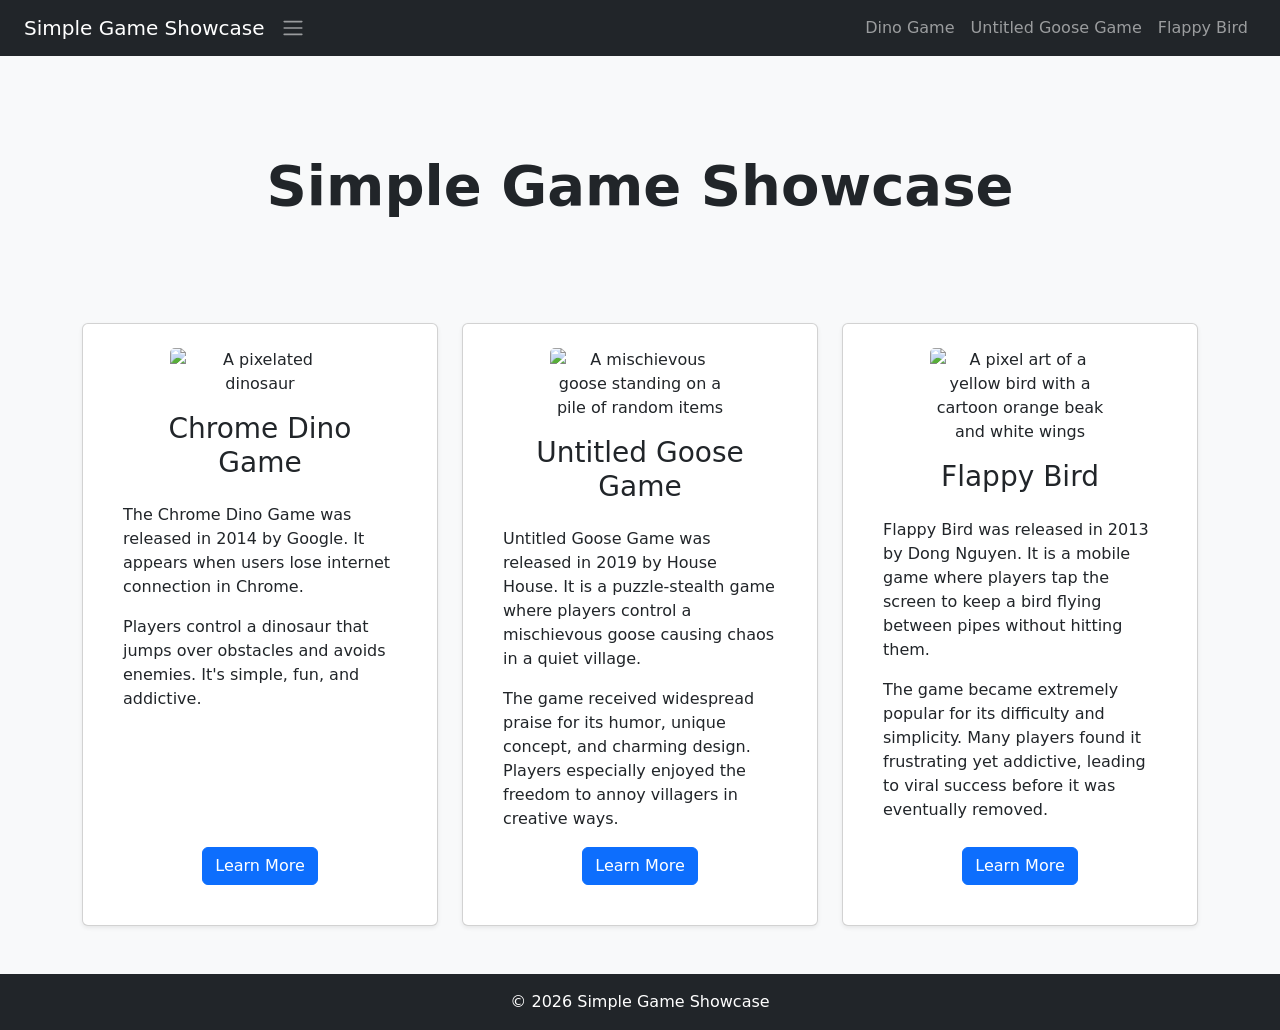
==== main.html @ 645ba20e "Initial commit, and upload. Website starting point decided to pull from a previous assignment as a s" ====
<!doctype html>
<html lang="en">
  <head>
    <meta charset="UTF-8" />
    <meta name="viewport" content="width=device-width, initial-scale=1.0" />
    <title>Final Project Website</title>
    <link
      href="https://cdn.jsdelivr.net/npm/bootstrap@5.3.3/dist/css/bootstrap.min.css"
      rel="stylesheet"
    />
  </head>
  <body class="bg-light">
    <nav class="navbar navbar-expand-lg navbar-dark bg-dark">
      <div class="container-fluid px-4">
        <a class="navbar-brand" href="#">Simple Game Showcase</a>
          <span class="navbar-toggler-icon"></span>
        </button>
        <div
          class="collapse navbar-collapse justify-content-end"
          id="navbarNav"
        >
          <ul class="navbar-nav">
            <li class="nav-item">
              <a class="nav-link" href="#dino-section">Dino Game</a>
            </li>
            <li class="nav-item">
              <a class="nav-link" href="#goose-section">Untitled Goose Game</a>
            </li>
            <li class="nav-item">
              <a class="nav-link" href="#flappy-section">Flappy Bird</a>
            </li>
          </ul>
        </div>
      </div>
    </nav>

    <header class="text-center py-5">
      <h1 class="text-center py-5 display-4 fw-bold">Simple Game Showcase</h1>
    </header>

    <main class="container mb-5">
      <div class="row g-4">
        <div id="dino-section" class="col-12 col-lg-4">
          <div class="card h-100 text-center shadow-sm p-4">
            <img
              src="https://upload.wikimedia.org/wikipedia/commons/thumb/3/3b/Chromium_T-Rex-error-offline.svg/250px-Chromium_T-Rex-error-offline.svg.png"
              class="card-img-top mx-auto"
              alt="A pixelated dinosaur"
              style="max-width: 180px"
            />
            <div class="card-body d-flex flex-column">
              <h2 class="card-title h3 mb-4">Chrome Dino Game</h2>
              <p class="card-text text-start">
                The Chrome Dino Game was released in 2014 by Google. It appears
                when users lose internet connection in Chrome.
              </p>
              <p class="card-text text-start">
                Players control a dinosaur that jumps over obstacles and avoids
                enemies. It's simple, fun, and addictive.
              </p>
              <div class="mt-auto">
                <button
                  class="btn btn-primary"
                  data-bs-toggle="modal"
                  data-bs-target="#dinoModal"
                >
                  Learn More
                </button>
              </div>
            </div>
          </div>
        </div>

        <div id="goose-section" class="col-12 col-lg-4">
          <div class="card h-100 text-center shadow-sm p-4">
            <img
              src="https://upload.wikimedia.org/wikipedia/en/b/b2/Untitled_Goose_Game_Cover_art.jpg"
              class="card-img-top mx-auto"
              alt="A mischievous goose standing on a pile of random items"
              style="max-width: 180px"
            />
            <div class="card-body d-flex flex-column">
              <h2 class="card-title h3 mb-4">Untitled Goose Game</h2>
              <p class="card-text text-start">
                Untitled Goose Game was released in 2019 by House House. It is a
                puzzle-stealth game where players control a mischievous goose
                causing chaos in a quiet village.
              </p>
              <p class="card-text text-start">
                The game received widespread praise for its humor, unique
                concept, and charming design. Players especially enjoyed the
                freedom to annoy villagers in creative ways.
              </p>
              <div class="mt-auto">
                <button
                  class="btn btn-primary"
                  data-bs-toggle="modal"
                  data-bs-target="#gooseModal"
                >
                  Learn More
                </button>
              </div>
            </div>
          </div>
        </div>

        <div id="flappy-section" class="col-12 col-lg-4">
          <div class="card h-100 text-center shadow-sm p-4">
            <img
              src="https://upload.wikimedia.org/wikipedia/en/0/0a/Flappy_Bird_icon.png"
              class="card-img-top mx-auto"
              alt="A pixel art of a yellow bird with a cartoon orange beak and white wings"
              style="max-width: 180px"
            />
            <div class="card-body d-flex flex-column">
              <h2 class="card-title h3 mb-4">Flappy Bird</h2>
              <p class="card-text text-start">
                Flappy Bird was released in 2013 by Dong Nguyen. It is a mobile
                game where players tap the screen to keep a bird flying between
                pipes without hitting them.
              </p>
              <p class="card-text text-start">
                The game became extremely popular for its difficulty and
                simplicity. Many players found it frustrating yet addictive,
                leading to viral success before it was eventually removed.
              </p>
              <div class="mt-auto">
                <button
                  class="btn btn-primary"
                  data-bs-toggle="modal"
                  data-bs-target="#flappyModal"
                >
                  Learn More
                </button>
              </div>
            </div>
          </div>
        </div>
      </div>
    </main>

    <div class="modal fade" id="dinoModal" tabindex="-1">
      <div class="modal-dialog">
        <div class="modal-content">
          <div class="modal-header">
            <h3 class="modal-title">About Chrome Dino</h3>
            <button
              type="button"
              class="btn-close"
              data-bs-dismiss="modal"
            >close</button>
          </div>
          <div class="modal-body">
            This game was built as an easter egg for Google Chrome. It is an
            endless runner that begins when the user is offline.
          </div>
        </div>
      </div>
    </div>

    <div class="modal fade" id="gooseModal" tabindex="-1">
      <div class="modal-dialog">
        <div class="modal-content">
          <div class="modal-header">
            <h3 class="modal-title">About Goose Game</h3>
            <button
              type="button"
              class="btn-close"
              data-bs-dismiss="modal"
            >close</button>
          </div>
          <div class="modal-body">
            Make your way around town, from peoples' back gardens to the high
            street shops, setting up pranks and stealing hats.
          </div>
        </div>
      </div>
    </div>

    <div class="modal fade" id="flappyModal" tabindex="-1">
      <div class="modal-dialog">
        <div class="modal-content">
          <div class="modal-header">
            <h3 class="modal-title">About Flappy Bird</h3>
            <button
              type="button"
              class="btn-close"
              data-bs-dismiss="modal"
            >close</button>
          </div>
          <div class="modal-body">
            Released in 2013, this game became a viral sensation known for its
            extreme difficulty and simple one-tap mechanics.
          </div>
        </div>
      </div>
    </div>

    <footer class="bg-dark text-white text-center py-3">
      <p class="mb-0">&copy; 2026 Simple Game Showcase</p>
    </footer>

    <script src="https://cdn.jsdelivr.net/npm/bootstrap@5.3.3/dist/js/bootstrap.bundle.min.js"></script>
  </body>
</html>
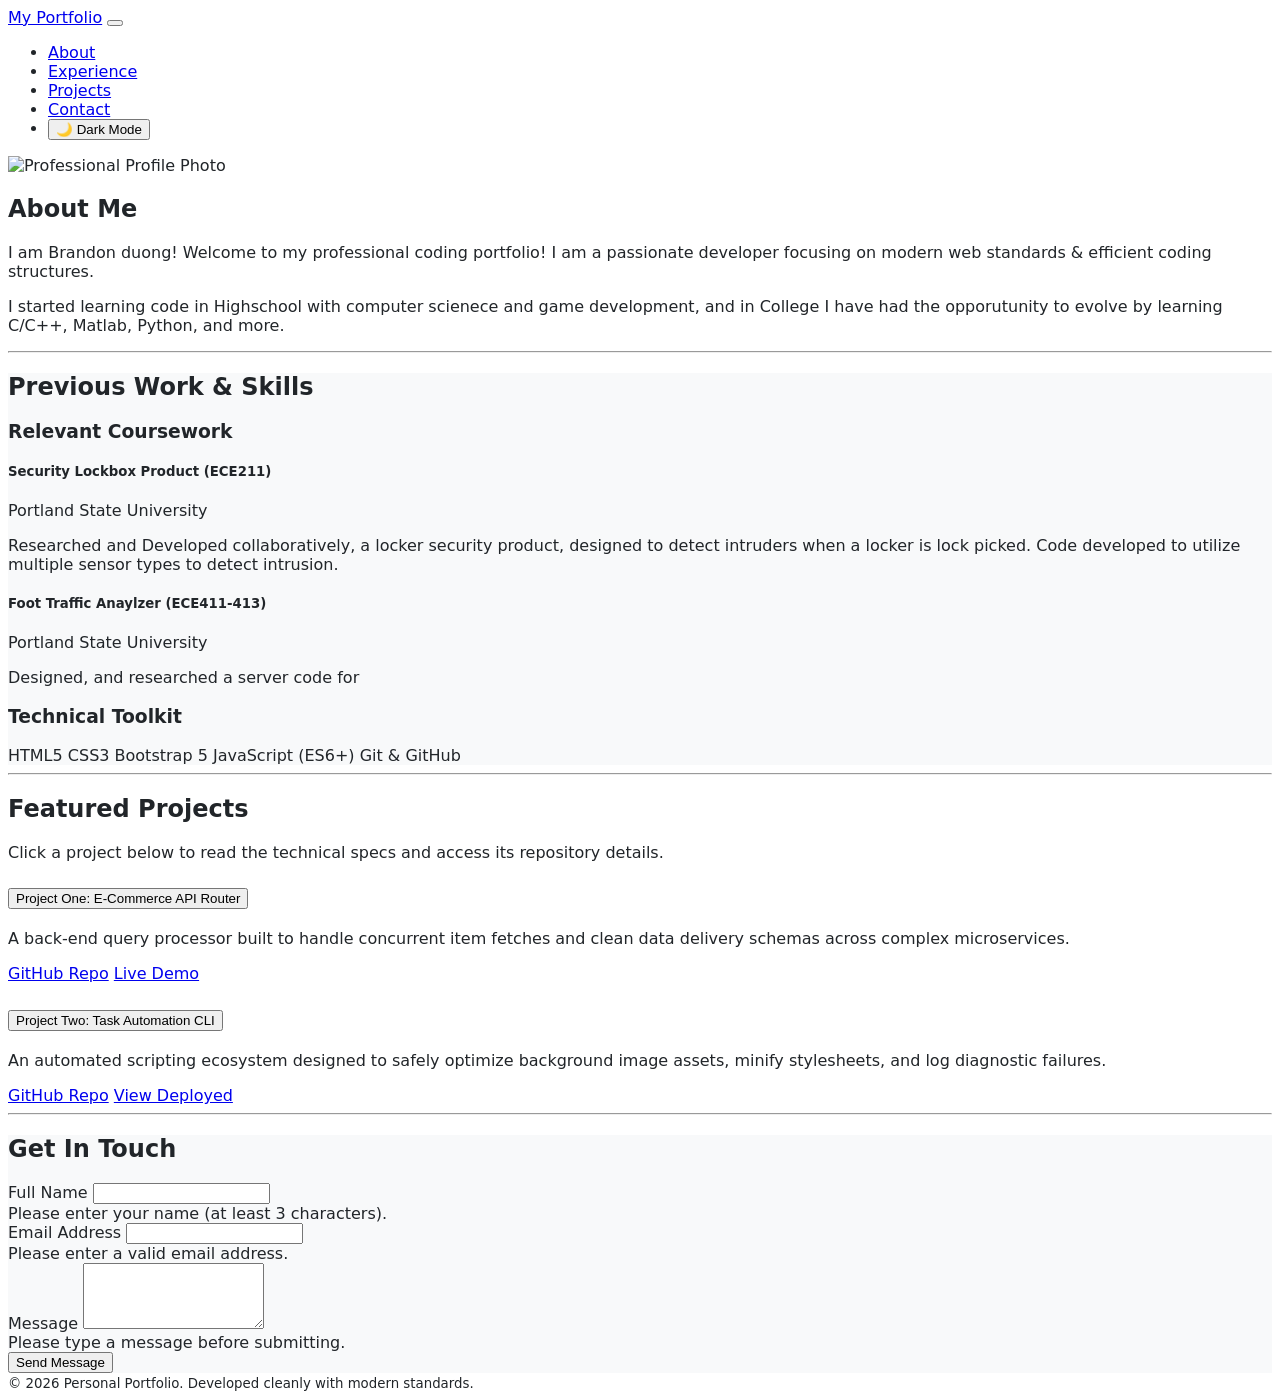
==== commit 2ba39143: "Updated formatting, style, and javascript. Added features" ====
--- a/main.html
+++ b/main.html
@@ -3,203 +3,269 @@
   <head>
     <meta charset="UTF-8" />
     <meta name="viewport" content="width=device-width, initial-scale=1.0" />
-    <title>Final Project Website</title>
+    <title>Professional Portfolio</title>
     <link
-      href="https://cdn.jsdelivr.net/npm/bootstrap@5.3.3/dist/css/bootstrap.min.css"
+      href="https://cdn.jsdelivr.net/npm/bootstrap@5.3.3/dist/dist/css/bootstrap.min.css"
       rel="stylesheet"
     />
+    <link rel="stylesheet" href="style.css" />
   </head>
-  <body class="bg-light">
-    <nav class="navbar navbar-expand-lg navbar-dark bg-dark">
-      <div class="container-fluid px-4">
-        <a class="navbar-brand" href="#">Simple Game Showcase</a>
+  <body>
+    <nav class="navbar navbar-expand-lg navbar-dark bg-dark sticky-top">
+      <div class="container">
+        <a class="navbar-brand" href="#">My Portfolio</a>
+        <button
+          class="navbar-toggler"
+          type="button"
+          data-bs-toggle="collapse"
+          data-bs-target="#navbarNav"
+        >
           <span class="navbar-toggler-icon"></span>
         </button>
-        <div
-          class="collapse navbar-collapse justify-content-end"
-          id="navbarNav"
+        <div class="collapse navbar-collapse" id="navbarNav">
+          <ul class="navbar-nav ms-auto align-items-center">
+            <li class="nav-item">
+              <a class="nav-link hover-transition" href="#about">About</a>
+            </li>
+            <li class="nav-item">
+              <a class="nav-link hover-transition" href="#experience"
+                >Experience</a
+              >
+            </li>
+            <li class="nav-item">
+              <a class="nav-link hover-transition" href="#projects">Projects</a>
+            </li>
+            <li class="nav-item">
+              <a class="nav-link hover-transition" href="#contact">Contact</a>
+            </li>
+            <li class="nav-item ms-lg-3">
+              <button
+                id="theme-toggle"
+                class="btn btn-outline-light btn-sm"
+                aria-label="Toggle Dark Mode"
+              >
+                🌙 Dark Mode
+              </button>
+            </li>
+          </ul>
+        </div>
+      </div>
+    </nav>
+
+    <section id="about" class="py-5">
+      <div class="container">
+        <div class="row align-items-center">
+          <div class="col-md-4 text-center mb-4 mb-md-0">
+            <img
+              src="https://cdn.discordapp.com/attachments/1512603301034590391/1513604768151507105/IMG_0332.jpg?ex=6a2855ca&is=6a27044a&hm=bddc7ec93481b808740c92f3ec068ec773d04f5c1edd1878f0bdb549e5477192&"
+              alt="Professional Profile Photo"
+              class="rounded-circle img-fluid border border-3"
+            />
+          </div>
+          <div class="col-md-8">
+            <h2 class="fw-bold">About Me</h2>
+            <p class="lead">
+              I am Brandon duong! Welcome to my professional coding portfolio! I
+              am a passionate developer focusing on modern web standards &
+              efficient coding structures.
+            </p>
+            <p>
+              I started learning code in Highschool with computer scienece and
+              game development, and in College I have had the opporutunity to
+              evolve by learning C/C++, Matlab, Python, and more.
+            </p>
+          </div>
+        </div>
+      </div>
+    </section>
+
+    <hr class="container my-0" />
+
+    <section id="experience" class="py-5 bg-light-section">
+      <div class="container">
+        <h2 class="fw-bold mb-4">Previous Work & Skills</h2>
+        <div class="row">
+          <div class="col-md-6 mb-4">
+            <h3 class="h5 text-primary">Relevant Coursework</h3>
+            <div class="border-start border-3 border-primary ps-3 my-3">
+              <h5>Security Lockbox Product (ECE211)</h5>
+              <p class="text-muted mb-1">Portland State University</p>
+              <p>
+                Researched and Developed collaboratively, a locker security
+                product, designed to detect intruders when a locker is lock
+                picked. Code developed to utilize multiple sensor types to
+                detect intrusion.
+              </p>
+            </div>
+            <div class="border-start border-3 border-secondary ps-3 my-3">
+              <h5>Foot Traffic Anaylzer (ECE411-413)</h5>
+              <p class="text-muted mb-1">Portland State University</p>
+              <p>Designed, and researched a server code for</p>
+            </div>
+          </div>
+          <div class="col-md-6">
+            <h3 class="h5 text-primary mb-3">Technical Toolkit</h3>
+            <div class="d-flex flex-wrap gap-2">
+              <span class="badge bg-dark fs-6">HTML5</span>
+              <span class="badge bg-dark fs-6">CSS3</span>
+              <span class="badge bg-dark fs-6">Bootstrap 5</span>
+              <span class="badge bg-dark fs-6">JavaScript (ES6+)</span>
+              <span class="badge bg-dark fs-6">Git & GitHub</span>
+            </div>
+          </div>
+        </div>
+      </div>
+    </section>
+
+    <hr class="container my-0" />
+
+    <section id="projects" class="py-5">
+      <div class="container">
+        <h2 class="fw-bold mb-3">Featured Projects</h2>
+        <p class="text-muted mb-4">
+          Click a project below to read the technical specs and access its
+          repository details.
+        </p>
+
+        <div class="accordion" id="projectAccordion">
+          <div class="accordion-item">
+            <h2 class="accordion-header" id="headingOne">
+              <button
+                class="accordion-button"
+                type="button"
+                data-bs-toggle="collapse"
+                data-bs-target="#collapseOne"
+                aria-expanded="true"
+                aria-controls="collapseOne"
+              >
+                Project One: E-Commerce API Router
+              </button>
+            </h2>
+            <div
+              id="collapseOne"
+              class="accordion-collapse collapse show"
+              aria-labelledby="headingOne"
+              data-bs-parent="#projectAccordion"
+            >
+              <div class="accordion-body">
+                <p>
+                  A back-end query processor built to handle concurrent item
+                  fetches and clean data delivery schemas across complex
+                  microservices.
+                </p>
+                <div class="mt-3">
+                  <a
+                    href="https://github.com"
+                    target="_blank"
+                    class="btn btn-sm btn-dark me-2"
+                    >GitHub Repo</a
+                  >
+                  <a href="#" class="btn btn-sm btn-outline-secondary disabled"
+                    >Live Demo</a
+                  >
+                </div>
+              </div>
+            </div>
+          </div>
+          <div class="accordion-item">
+            <h2 class="accordion-header" id="headingTwo">
+              <button
+                class="accordion-button collapsed"
+                type="button"
+                data-bs-toggle="collapse"
+                data-bs-target="#collapseTwo"
+                aria-expanded="false"
+                aria-controls="collapseTwo"
+              >
+                Project Two: Task Automation CLI
+              </button>
+            </h2>
+            <div
+              id="collapseTwo"
+              class="accordion-collapse collapse"
+              aria-labelledby="headingTwo"
+              data-bs-parent="#projectAccordion"
+            >
+              <div class="accordion-body">
+                <p>
+                  An automated scripting ecosystem designed to safely optimize
+                  background image assets, minify stylesheets, and log
+                  diagnostic failures.
+                </p>
+                <div class="mt-3">
+                  <a
+                    href="https://github.com"
+                    target="_blank"
+                    class="btn btn-sm btn-dark me-2"
+                    >GitHub Repo</a
+                  >
+                  <a href="#" class="btn btn-sm btn-outline-primary"
+                    >View Deployed</a
+                  >
+                </div>
+              </div>
+            </div>
+          </div>
+        </div>
+      </div>
+    </section>
+
+    <hr class="container my-0" />
+
+    <section id="contact" class="py-5 bg-light-section">
+      <div class="container" style="max-width: 600px">
+        <h2 class="fw-bold text-center mb-4">Get In Touch</h2>
+        <form id="contactForm" novalidate>
+          <div class="mb-3">
+            <label for="name" class="form-label">Full Name</label>
+            <input
+              type="text"
+              class="form-control"
+              id="name"
+              required
+              minlength="3"
+            />
+            <div class="invalid-feedback">
+              Please enter your name (at least 3 characters).
+            </div>
+          </div>
+          <div class="mb-3">
+            <label for="email" class="form-label">Email Address</label>
+            <input type="email" class="form-control" id="email" required />
+            <div class="invalid-feedback">
+              Please enter a valid email address.
+            </div>
+          </div>
+          <div class="mb-3">
+            <label for="message" class="form-label">Message</label>
+            <textarea
+              class="form-control"
+              id="message"
+              rows="4"
+              required
+            ></textarea>
+            <div class="invalid-feedback">
+              Please type a message before submitting.
+            </div>
+          </div>
+          <button type="submit" class="btn btn-primary w-100">
+            Send Message
+          </button>
+        </form>
+        <div id="formFeedback" class="mt-3 text-center d-none"></div>
+      </div>
+    </section>
+
+    <footer class="bg-dark text-white text-center py-3">
+      <div class="container">
+        <small
+          >&copy; 2026 Personal Portfolio. Developed cleanly with modern
+          standards.</small
         >
-          <ul class="navbar-nav">
-            <li class="nav-item">
-              <a class="nav-link" href="#dino-section">Dino Game</a>
-            </li>
-            <li class="nav-item">
-              <a class="nav-link" href="#goose-section">Untitled Goose Game</a>
-            </li>
-            <li class="nav-item">
-              <a class="nav-link" href="#flappy-section">Flappy Bird</a>
-            </li>
-          </ul>
-        </div>
-      </div>
-    </nav>
-
-    <header class="text-center py-5">
-      <h1 class="text-center py-5 display-4 fw-bold">Simple Game Showcase</h1>
-    </header>
-
-    <main class="container mb-5">
-      <div class="row g-4">
-        <div id="dino-section" class="col-12 col-lg-4">
-          <div class="card h-100 text-center shadow-sm p-4">
-            <img
-              src="https://upload.wikimedia.org/wikipedia/commons/thumb/3/3b/Chromium_T-Rex-error-offline.svg/250px-Chromium_T-Rex-error-offline.svg.png"
-              class="card-img-top mx-auto"
-              alt="A pixelated dinosaur"
-              style="max-width: 180px"
-            />
-            <div class="card-body d-flex flex-column">
-              <h2 class="card-title h3 mb-4">Chrome Dino Game</h2>
-              <p class="card-text text-start">
-                The Chrome Dino Game was released in 2014 by Google. It appears
-                when users lose internet connection in Chrome.
-              </p>
-              <p class="card-text text-start">
-                Players control a dinosaur that jumps over obstacles and avoids
-                enemies. It's simple, fun, and addictive.
-              </p>
-              <div class="mt-auto">
-                <button
-                  class="btn btn-primary"
-                  data-bs-toggle="modal"
-                  data-bs-target="#dinoModal"
-                >
-                  Learn More
-                </button>
-              </div>
-            </div>
-          </div>
-        </div>
-
-        <div id="goose-section" class="col-12 col-lg-4">
-          <div class="card h-100 text-center shadow-sm p-4">
-            <img
-              src="https://upload.wikimedia.org/wikipedia/en/b/b2/Untitled_Goose_Game_Cover_art.jpg"
-              class="card-img-top mx-auto"
-              alt="A mischievous goose standing on a pile of random items"
-              style="max-width: 180px"
-            />
-            <div class="card-body d-flex flex-column">
-              <h2 class="card-title h3 mb-4">Untitled Goose Game</h2>
-              <p class="card-text text-start">
-                Untitled Goose Game was released in 2019 by House House. It is a
-                puzzle-stealth game where players control a mischievous goose
-                causing chaos in a quiet village.
-              </p>
-              <p class="card-text text-start">
-                The game received widespread praise for its humor, unique
-                concept, and charming design. Players especially enjoyed the
-                freedom to annoy villagers in creative ways.
-              </p>
-              <div class="mt-auto">
-                <button
-                  class="btn btn-primary"
-                  data-bs-toggle="modal"
-                  data-bs-target="#gooseModal"
-                >
-                  Learn More
-                </button>
-              </div>
-            </div>
-          </div>
-        </div>
-
-        <div id="flappy-section" class="col-12 col-lg-4">
-          <div class="card h-100 text-center shadow-sm p-4">
-            <img
-              src="https://upload.wikimedia.org/wikipedia/en/0/0a/Flappy_Bird_icon.png"
-              class="card-img-top mx-auto"
-              alt="A pixel art of a yellow bird with a cartoon orange beak and white wings"
-              style="max-width: 180px"
-            />
-            <div class="card-body d-flex flex-column">
-              <h2 class="card-title h3 mb-4">Flappy Bird</h2>
-              <p class="card-text text-start">
-                Flappy Bird was released in 2013 by Dong Nguyen. It is a mobile
-                game where players tap the screen to keep a bird flying between
-                pipes without hitting them.
-              </p>
-              <p class="card-text text-start">
-                The game became extremely popular for its difficulty and
-                simplicity. Many players found it frustrating yet addictive,
-                leading to viral success before it was eventually removed.
-              </p>
-              <div class="mt-auto">
-                <button
-                  class="btn btn-primary"
-                  data-bs-toggle="modal"
-                  data-bs-target="#flappyModal"
-                >
-                  Learn More
-                </button>
-              </div>
-            </div>
-          </div>
-        </div>
-      </div>
-    </main>
-
-    <div class="modal fade" id="dinoModal" tabindex="-1">
-      <div class="modal-dialog">
-        <div class="modal-content">
-          <div class="modal-header">
-            <h3 class="modal-title">About Chrome Dino</h3>
-            <button
-              type="button"
-              class="btn-close"
-              data-bs-dismiss="modal"
-            >close</button>
-          </div>
-          <div class="modal-body">
-            This game was built as an easter egg for Google Chrome. It is an
-            endless runner that begins when the user is offline.
-          </div>
-        </div>
-      </div>
-    </div>
-
-    <div class="modal fade" id="gooseModal" tabindex="-1">
-      <div class="modal-dialog">
-        <div class="modal-content">
-          <div class="modal-header">
-            <h3 class="modal-title">About Goose Game</h3>
-            <button
-              type="button"
-              class="btn-close"
-              data-bs-dismiss="modal"
-            >close</button>
-          </div>
-          <div class="modal-body">
-            Make your way around town, from peoples' back gardens to the high
-            street shops, setting up pranks and stealing hats.
-          </div>
-        </div>
-      </div>
-    </div>
-
-    <div class="modal fade" id="flappyModal" tabindex="-1">
-      <div class="modal-dialog">
-        <div class="modal-content">
-          <div class="modal-header">
-            <h3 class="modal-title">About Flappy Bird</h3>
-            <button
-              type="button"
-              class="btn-close"
-              data-bs-dismiss="modal"
-            >close</button>
-          </div>
-          <div class="modal-body">
-            Released in 2013, this game became a viral sensation known for its
-            extreme difficulty and simple one-tap mechanics.
-          </div>
-        </div>
-      </div>
-    </div>
-
-    <footer class="bg-dark text-white text-center py-3">
-      <p class="mb-0">&copy; 2026 Simple Game Showcase</p>
+      </div>
     </footer>
 
-    <script src="https://cdn.jsdelivr.net/npm/bootstrap@5.3.3/dist/js/bootstrap.bundle.min.js"></script>
+    <script src="https://cdn.jsdelivr.net/npm/bootstrap@5.3.3/dist/dist/js/bootstrap.bundle.min.js"></script>
+    <script src="script.js"></script>
   </body>
 </html>
--- a/style.css
+++ b/style.css
@@ -0,0 +1,56 @@
+/* Base Transition Engine for smooth appearance shifts */
+body {
+  font-family:
+    system-ui,
+    -apple-system,
+    "Segoe UI",
+    Roboto,
+    sans-serif;
+  transition:
+    background-color 0.3s ease,
+    color 0.3s ease;
+  background-color: #ffffff;
+  color: #212529;
+}
+
+/* Light Mode specific element colors */
+.bg-light-section {
+  background-color: #f8f9fa;
+  transition: background-color 0.3s ease;
+}
+
+/* Custom CSS variables applied during Dark Mode Toggle injection */
+body.dark-mode {
+  background-color: #121212;
+  color: #f8f9fa;
+}
+
+body.dark-mode .bg-light-section {
+  background-color: #1e1e1e;
+}
+
+body.dark-mode .accordion-item {
+  background-color: #252525;
+  color: #f8f9fa;
+}
+
+body.dark-mode .accordion-button {
+  background-color: #2b2b2b;
+  color: #f8f9fa;
+}
+
+body.dark-mode .accordion-button:not(.collapsed) {
+  background-color: #3d3d3d;
+  color: #0d6efd;
+}
+
+body.dark-mode .form-control {
+  background-color: #2b2b2b;
+  color: #ffffff;
+  border-color: #444444;
+}
+
+body.dark-mode .form-control:focus {
+  background-color: #333333;
+  color: #ffffff;
+}
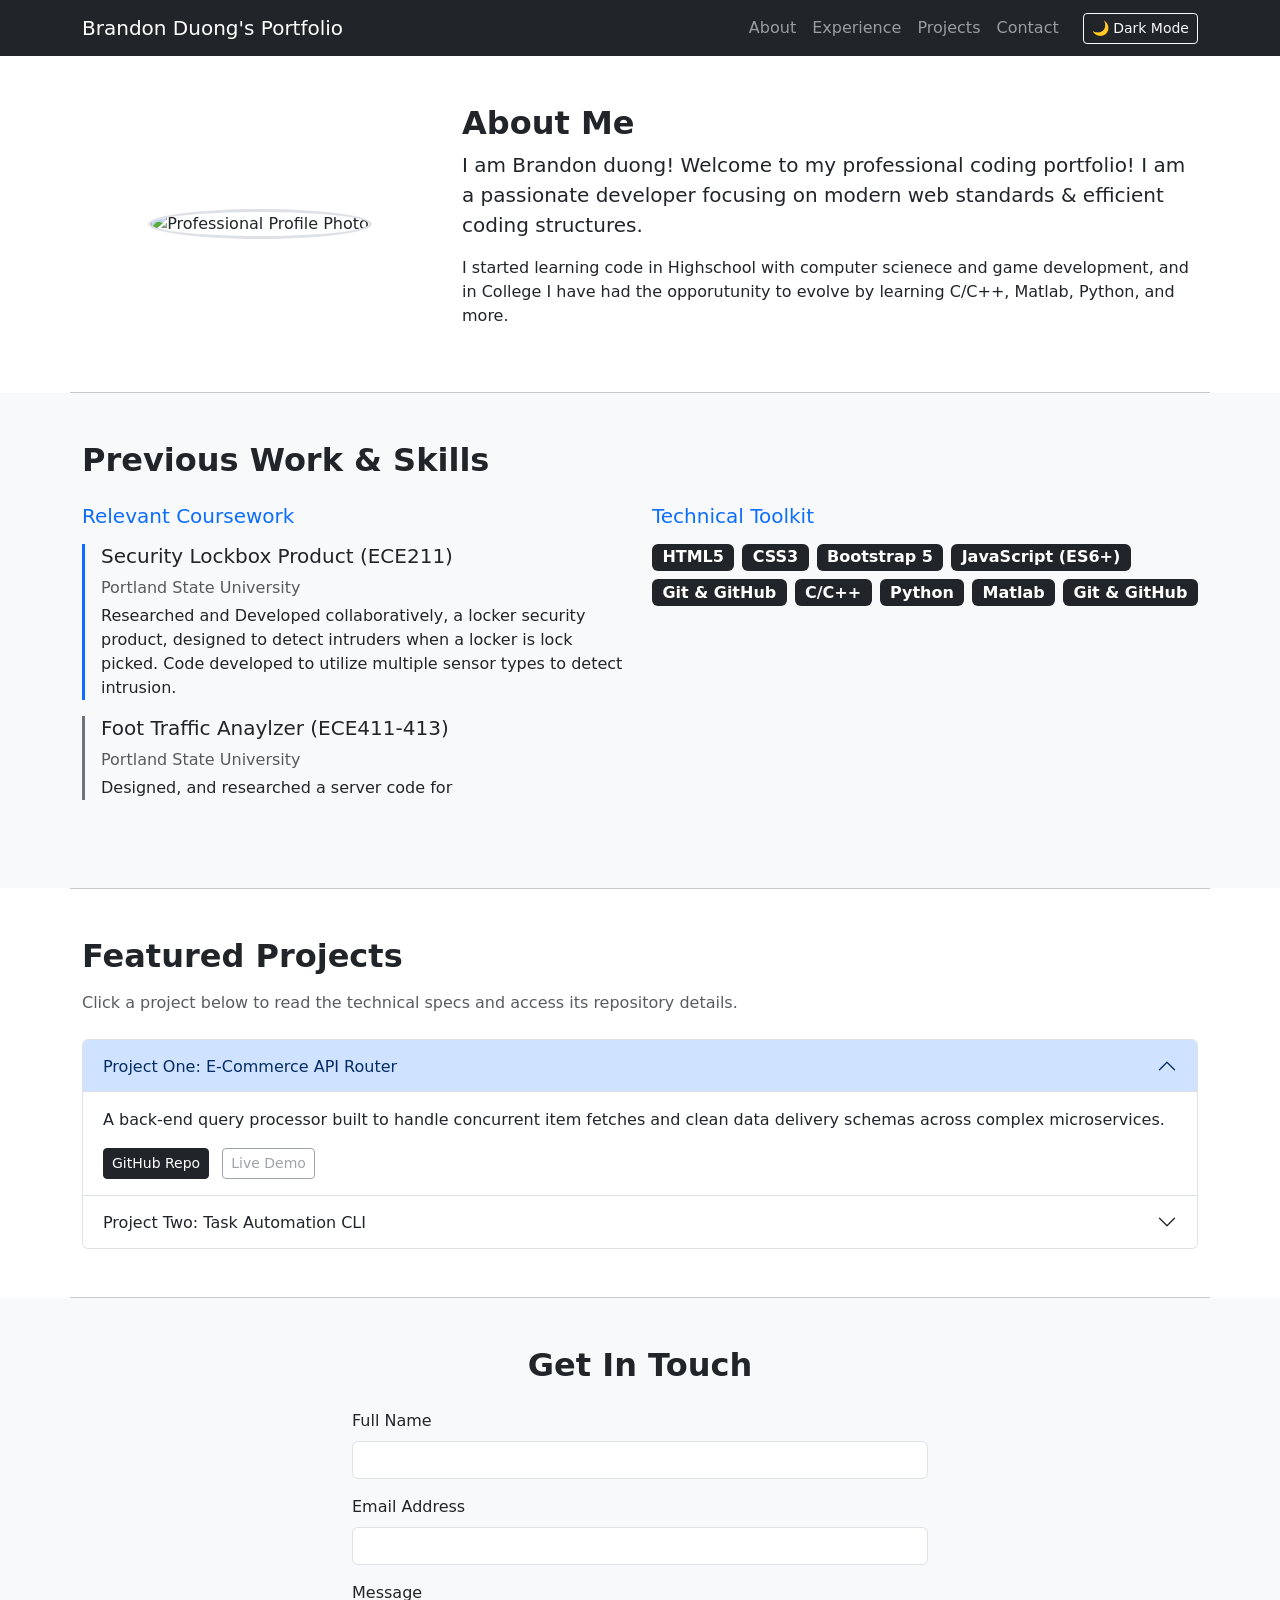
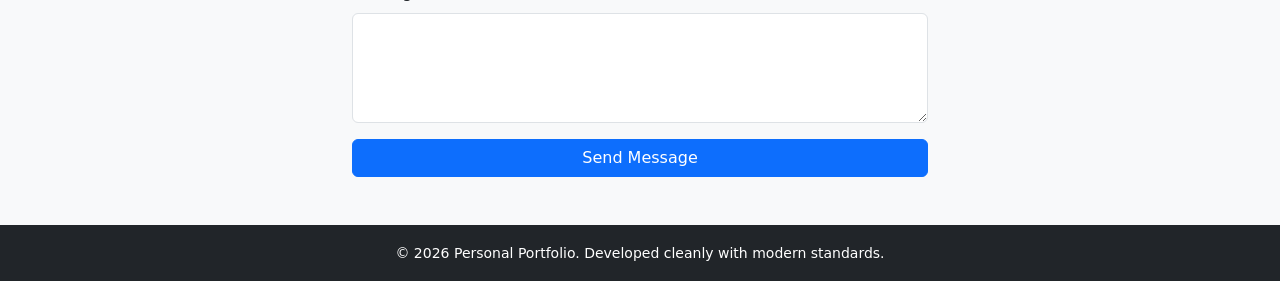
==== commit 84770091: "Fixed Bootstrap with Javascript and CSS issues" ====
--- a/main.html
+++ b/main.html
@@ -5,15 +5,19 @@
     <meta name="viewport" content="width=device-width, initial-scale=1.0" />
     <title>Professional Portfolio</title>
     <link
-      href="https://cdn.jsdelivr.net/npm/bootstrap@5.3.3/dist/dist/css/bootstrap.min.css"
+      href="https://cdn.jsdelivr.net/npm/bootstrap@5.3.3/dist/css/bootstrap.min.css"
       rel="stylesheet"
     />
-    <link rel="stylesheet" href="style.css" />
+    <link rel="stylesheet" type="text/css" href="style.css" />
+    <link
+      rel="stylesheet"
+      href="https://cdnjs.cloudflare.com/ajax/libs/bootstrap/5.0.2/js/bootstrap.min.js"
+    />
   </head>
   <body>
     <nav class="navbar navbar-expand-lg navbar-dark bg-dark sticky-top">
       <div class="container">
-        <a class="navbar-brand" href="#">My Portfolio</a>
+        <a class="navbar-brand" href="#">Brandon Duong's Portfolio</a>
         <button
           class="navbar-toggler"
           type="button"
@@ -110,6 +114,10 @@
               <span class="badge bg-dark fs-6">CSS3</span>
               <span class="badge bg-dark fs-6">Bootstrap 5</span>
               <span class="badge bg-dark fs-6">JavaScript (ES6+)</span>
+              <span class="badge bg-dark fs-6">Git & GitHub</span>
+              <span class="badge bg-dark fs-6">C/C++</span>
+              <span class="badge bg-dark fs-6">Python</span>
+              <span class="badge bg-dark fs-6">Matlab</span>
               <span class="badge bg-dark fs-6">Git & GitHub</span>
             </div>
           </div>
@@ -265,7 +273,7 @@
       </div>
     </footer>
 
-    <script src="https://cdn.jsdelivr.net/npm/bootstrap@5.3.3/dist/dist/js/bootstrap.bundle.min.js"></script>
-    <script src="script.js"></script>
+    <script src="https://cdnjs.cloudflare.com/ajax/libs/bootstrap/5.0.2/js/bootstrap.min.js"></script>
+    <script src="app.js"></script>
   </body>
 </html>
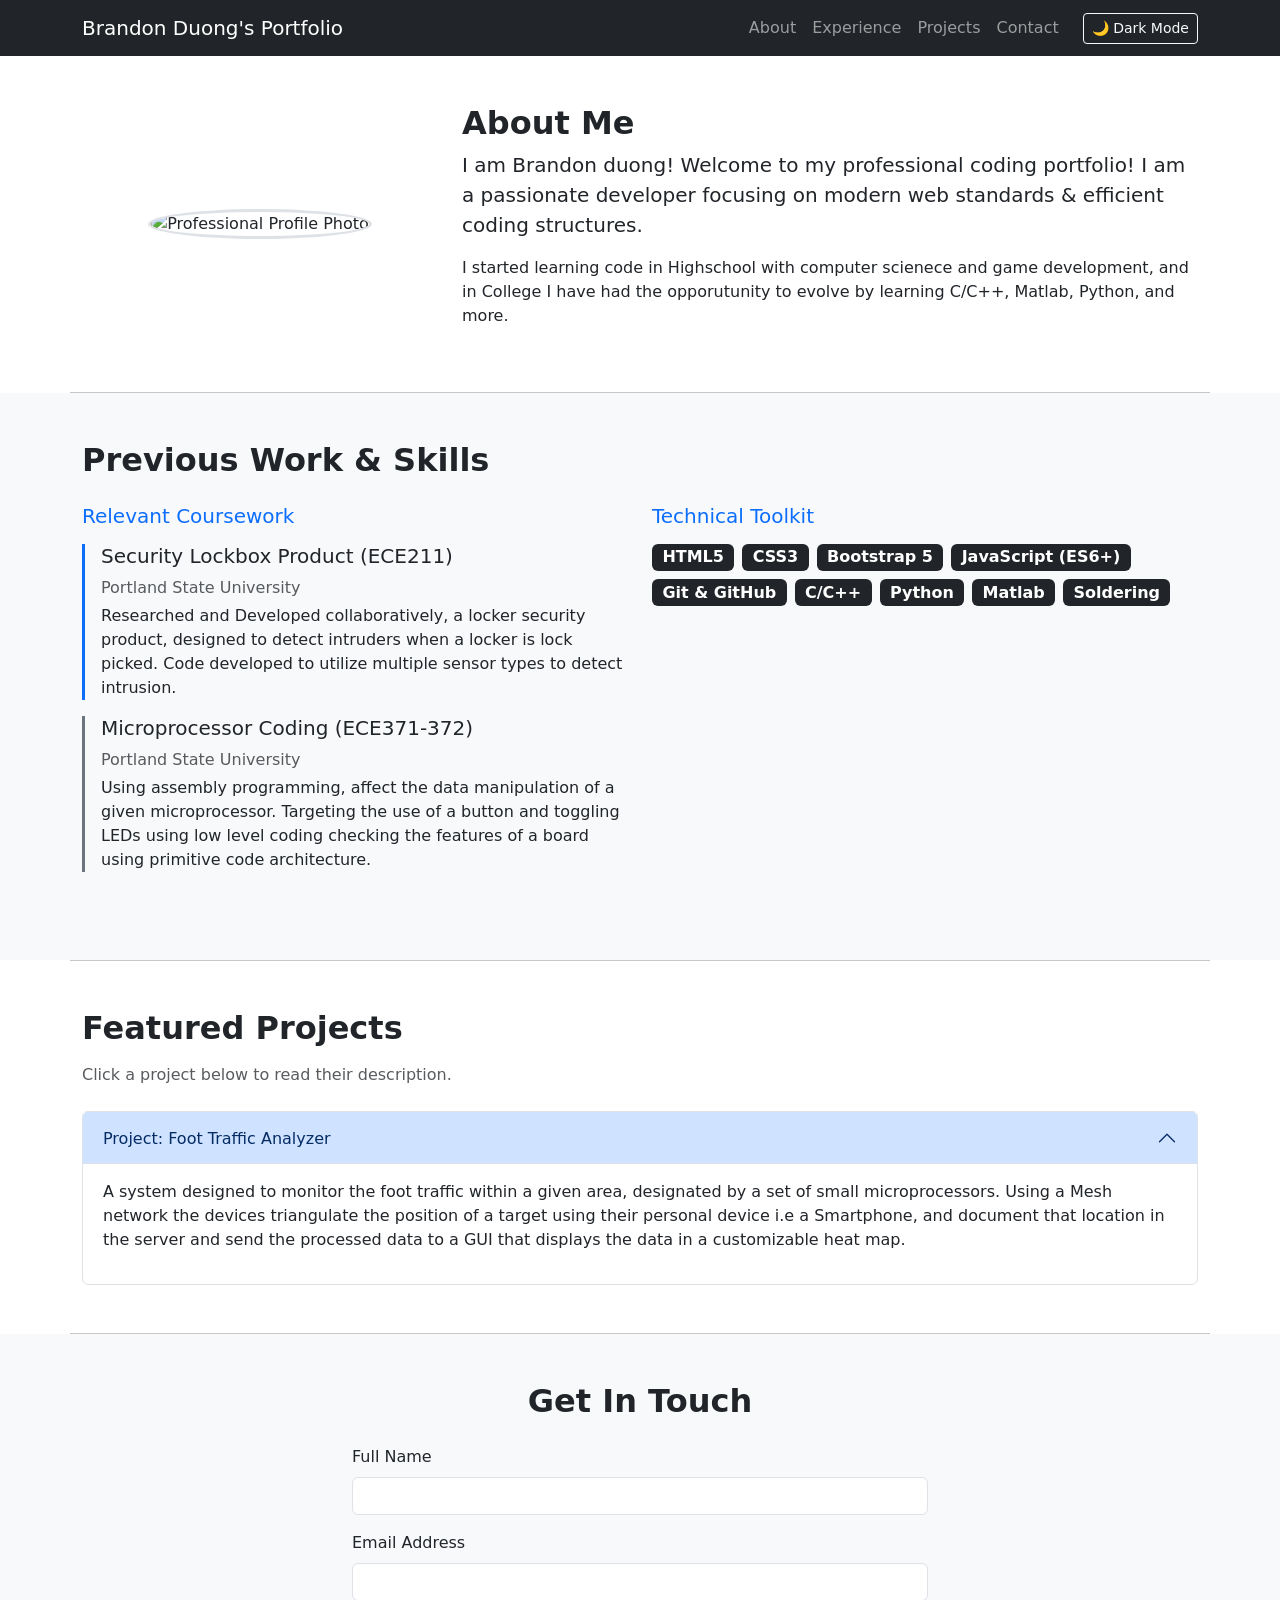
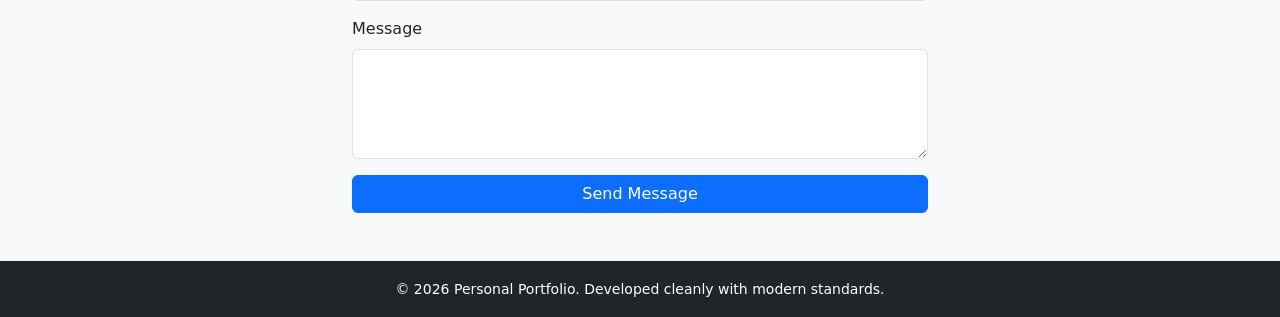
==== commit f9635db0: "fixed features, regarding description and information regarding myself. still need to debug photo pr" ====
--- a/main.html
+++ b/main.html
@@ -15,6 +15,10 @@
     />
   </head>
   <body>
+    <!--Custom Cursor for website-->
+    <div class="inner-cursor"></div>
+    <div class="outer-cursor"></div>
+    <!--Navigation Bar start-->
     <nav class="navbar navbar-expand-lg navbar-dark bg-dark sticky-top">
       <div class="container">
         <a class="navbar-brand" href="#">Brandon Duong's Portfolio</a>
@@ -24,6 +28,7 @@
           data-bs-toggle="collapse"
           data-bs-target="#navbarNav"
         >
+          <!--Navigation toggle icon for mobile-->
           <span class="navbar-toggler-icon"></span>
         </button>
         <div class="collapse navbar-collapse" id="navbarNav">
@@ -102,9 +107,14 @@
               </p>
             </div>
             <div class="border-start border-3 border-secondary ps-3 my-3">
-              <h5>Foot Traffic Anaylzer (ECE411-413)</h5>
+              <h5>Microprocessor Coding (ECE371-372)</h5>
               <p class="text-muted mb-1">Portland State University</p>
-              <p>Designed, and researched a server code for</p>
+              <p>
+                Using assembly programming, affect the data manipulation of a
+                given microprocessor. Targeting the use of a button and toggling
+                LEDs using low level coding checking the features of a board
+                using primitive code architecture.
+              </p>
             </div>
           </div>
           <div class="col-md-6">
@@ -118,7 +128,7 @@
               <span class="badge bg-dark fs-6">C/C++</span>
               <span class="badge bg-dark fs-6">Python</span>
               <span class="badge bg-dark fs-6">Matlab</span>
-              <span class="badge bg-dark fs-6">Git & GitHub</span>
+              <span class="badge bg-dark fs-6">Soldering</span>
             </div>
           </div>
         </div>
@@ -131,8 +141,7 @@
       <div class="container">
         <h2 class="fw-bold mb-3">Featured Projects</h2>
         <p class="text-muted mb-4">
-          Click a project below to read the technical specs and access its
-          repository details.
+          Click a project below to read their description.
         </p>
 
         <div class="accordion" id="projectAccordion">
@@ -146,7 +155,7 @@
                 aria-expanded="true"
                 aria-controls="collapseOne"
               >
-                Project One: E-Commerce API Router
+                Project: Foot Traffic Analyzer
               </button>
             </h2>
             <div
@@ -157,60 +166,13 @@
             >
               <div class="accordion-body">
                 <p>
-                  A back-end query processor built to handle concurrent item
-                  fetches and clean data delivery schemas across complex
-                  microservices.
+                  A system designed to monitor the foot traffic within a given
+                  area, designated by a set of small microprocessors. Using a
+                  Mesh network the devices triangulate the position of a target
+                  using their personal device i.e a Smartphone, and document
+                  that location in the server and send the processed data to a
+                  GUI that displays the data in a customizable heat map.
                 </p>
-                <div class="mt-3">
-                  <a
-                    href="https://github.com"
-                    target="_blank"
-                    class="btn btn-sm btn-dark me-2"
-                    >GitHub Repo</a
-                  >
-                  <a href="#" class="btn btn-sm btn-outline-secondary disabled"
-                    >Live Demo</a
-                  >
-                </div>
-              </div>
-            </div>
-          </div>
-          <div class="accordion-item">
-            <h2 class="accordion-header" id="headingTwo">
-              <button
-                class="accordion-button collapsed"
-                type="button"
-                data-bs-toggle="collapse"
-                data-bs-target="#collapseTwo"
-                aria-expanded="false"
-                aria-controls="collapseTwo"
-              >
-                Project Two: Task Automation CLI
-              </button>
-            </h2>
-            <div
-              id="collapseTwo"
-              class="accordion-collapse collapse"
-              aria-labelledby="headingTwo"
-              data-bs-parent="#projectAccordion"
-            >
-              <div class="accordion-body">
-                <p>
-                  An automated scripting ecosystem designed to safely optimize
-                  background image assets, minify stylesheets, and log
-                  diagnostic failures.
-                </p>
-                <div class="mt-3">
-                  <a
-                    href="https://github.com"
-                    target="_blank"
-                    class="btn btn-sm btn-dark me-2"
-                    >GitHub Repo</a
-                  >
-                  <a href="#" class="btn btn-sm btn-outline-primary"
-                    >View Deployed</a
-                  >
-                </div>
               </div>
             </div>
           </div>
--- a/style.css
+++ b/style.css
@@ -11,6 +11,34 @@
     color 0.3s ease;
   background-color: #ffffff;
   color: #212529;
+  cursor: none;
+}
+
+.inner-cursor {
+  position: fixed;
+  left: 10px;
+  width: 10px;
+  height: 10px;
+  transform: translate(-50%, -50%);
+  background: white;
+  mix-blend-mode: difference;
+  border-radius: 50%;
+  pointer-events: none;
+  transition: width 0.5s height 0.5s;
+}
+
+.outer-cursor {
+  position: fixed;
+  left: 10px;
+  width: 25px;
+  height: 25px;
+  transform: translate(-50%, -50%);
+  border: 1px solid white;
+  background: white;
+  mix-blend-mode: difference;
+  border-radius: 50%;
+  pointer-events: 0.1ms;
+  transition: 0.1ms;
 }
 
 /* Light Mode specific element colors */
